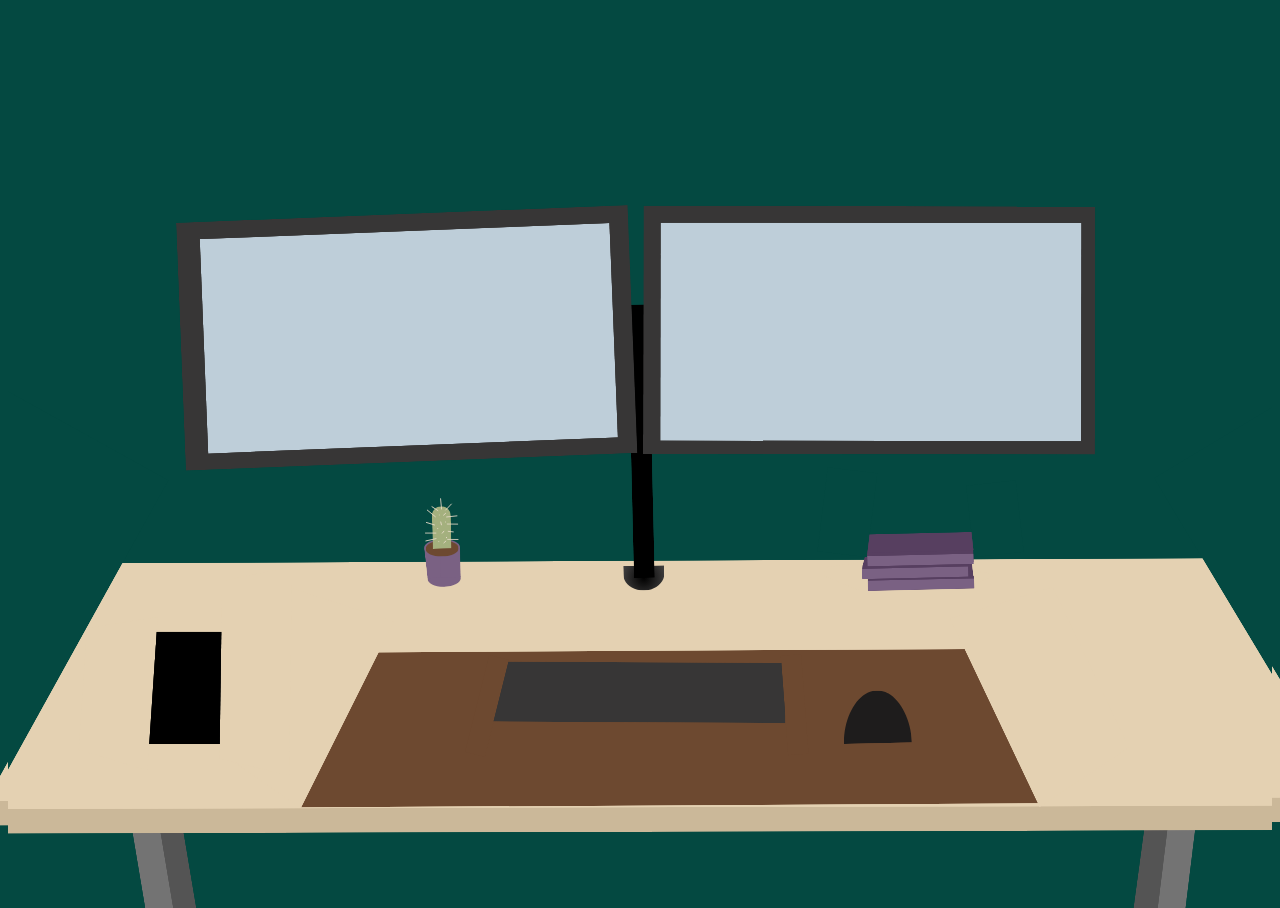
==== templates/home.html @ c28a65b0 "spare me from my lack of intelligence" ====
<!DOCTYPE html>
<html lang="en">
  <head>
    <style>
      * {
        background-image: url("../static/bg.svg");
        background-size: cover;
        background-position: center;
        height: 100vh;
        overflow-y: hidden;
        position: relative;
      }

      body {
        font-family: "Roboto", sans-serif;
      }

      button {
        background: transparent;
        border: none;
        font-size: 0;
      }

      .lScreen {
        position: absolute;
        left: 22.5%;
        top: 22%;
        height: 27%;
        width: 26%;
        transform: rotate(-2deg);
      }

      .rScreen {
        position: absolute;
        left: 51%;
        top: 21%;
        height: 27%;
        width: 27%;
      }

      .phone {
        position: absolute;
        left: 19.5%;
        top: 71%;
        height: 14%;
        width: 4.3%;
      }

      .books {
        position: absolute;
        left: 64%;
        top: 59%;
        height: 7%;
        width: 7%;
      }
    </style>
    <title>Secure-A-Key</title>
  </head>
  <body>
    <button type="button" class="lScreen"></button>
    <button type="button" class="rScreen"></button>
    <button type="button" class="phone"></button>
    <button type="button" class="books"></button>

    <script>
      document.querySelector(".lScreen").addEventListener("click", function () {
        window.location.href = "/phising_mini_game";
      });
      document.querySelector(".rScreen").addEventListener("click", function () {
        window.location.href = "/passwordBuilder";
      });
      document.querySelector(".phone").addEventListener("click", function () {
        window.location.href = "/twofactor";
      });
      document.querySelector(".books").addEventListener("click", function () {
        window.location.href = "";
      });
    </script>
  </body>
</html>
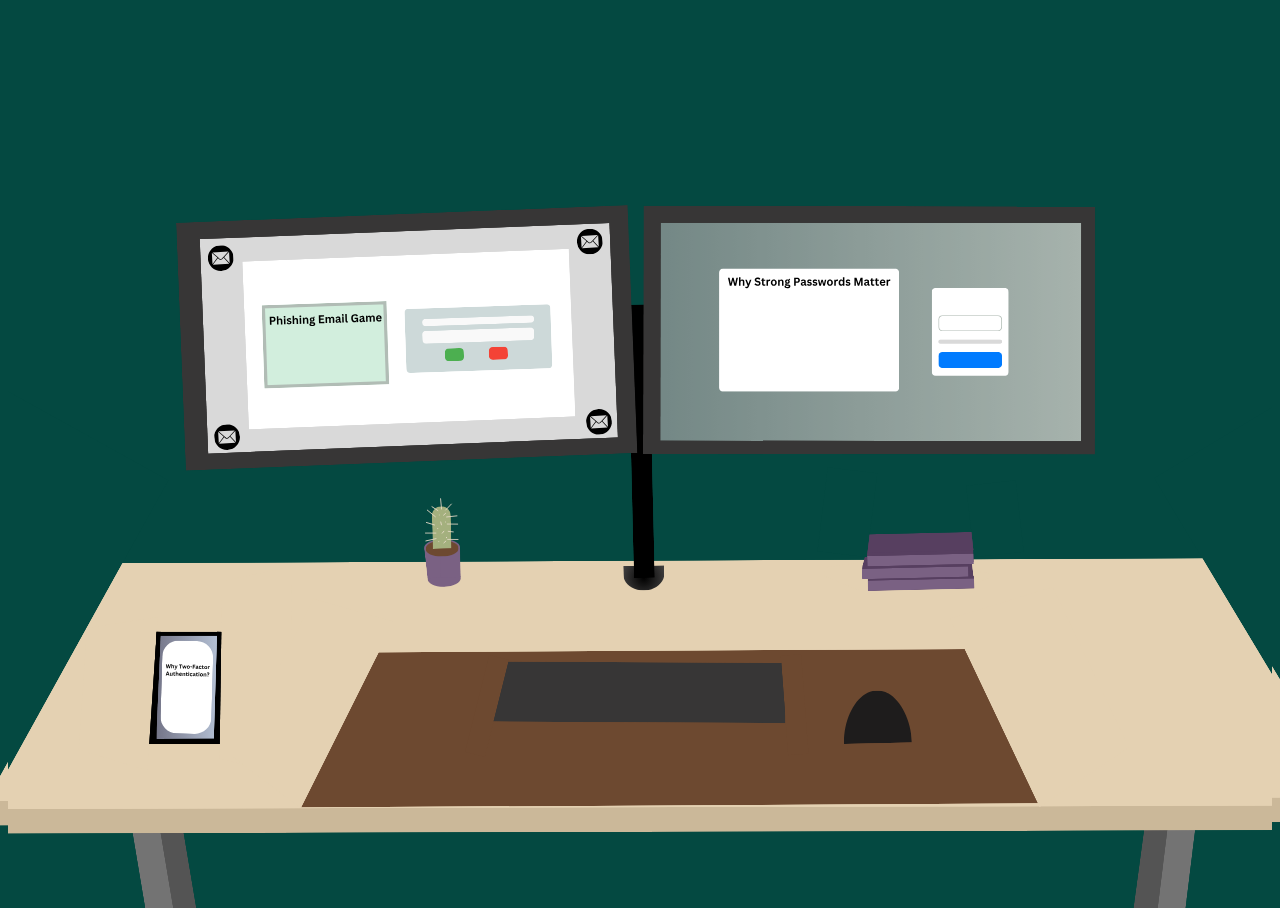
==== commit 798f2678: "buttons work on chrome not firefox" ====
--- a/templates/home.html
+++ b/templates/home.html
@@ -16,51 +16,69 @@
       }
 
       button {
-        background: transparent;
+        background: Transparent;
         border: none;
         font-size: 0;
       }
 
       .lScreen {
         position: absolute;
-        left: 22.5%;
-        top: 22%;
-        height: 27%;
-        width: 26%;
+        left: 332px;
+        top: 165px;
+        height: 195px;
+        width: 375px;
         transform: rotate(-2deg);
       }
 
       .rScreen {
         position: absolute;
-        left: 51%;
-        top: 21%;
-        height: 27%;
-        width: 27%;
+        left: 748px;
+        top: 157px;
+        height: 198px;
+        width: 382px;
       }
 
       .phone {
         position: absolute;
-        left: 19.5%;
-        top: 71%;
-        height: 14%;
-        width: 4.3%;
+        left: 278px;
+        top: 529px;
+        height: 105px;
+        width: 70px;
       }
 
       .books {
         position: absolute;
-        left: 64%;
-        top: 59%;
-        height: 7%;
-        width: 7%;
+        left: 933px;
+        top: 441px;
+        height: 52px;
+        width: 100px;
+      }
+      .visually-hidden {
+        position: absolute;
+        width: 1px;
+        height: 1px;
+        margin: -1px;
+        padding: 0;
+        overflow: hidden;
+        clip: rect(0, 0, 0, 0);
+        border: 0;
       }
     </style>
     <title>Secure-A-Key</title>
   </head>
   <body>
-    <button type="button" class="lScreen"></button>
-    <button type="button" class="rScreen"></button>
-    <button type="button" class="phone"></button>
-    <button type="button" class="books"></button>
+    <button type="button" class="lScreen">
+        <span class="visually-hidden">Play Phishing Mini Game</span>
+    </button>
+    <button type="button" class="rScreen">
+        <span class="visually-hidden">Play Password Builder</span>
+    </button>
+    <button type="button" class="phone">
+        <span class="visually-hidden">Play Two-Factor Authentication Game</span>
+    </button>
+    <button type="button" class="books">
+        <span class="visually-hidden">Play Secure-A-Key</span>
+    </button>
 
     <script>
       document.querySelector(".lScreen").addEventListener("click", function () {
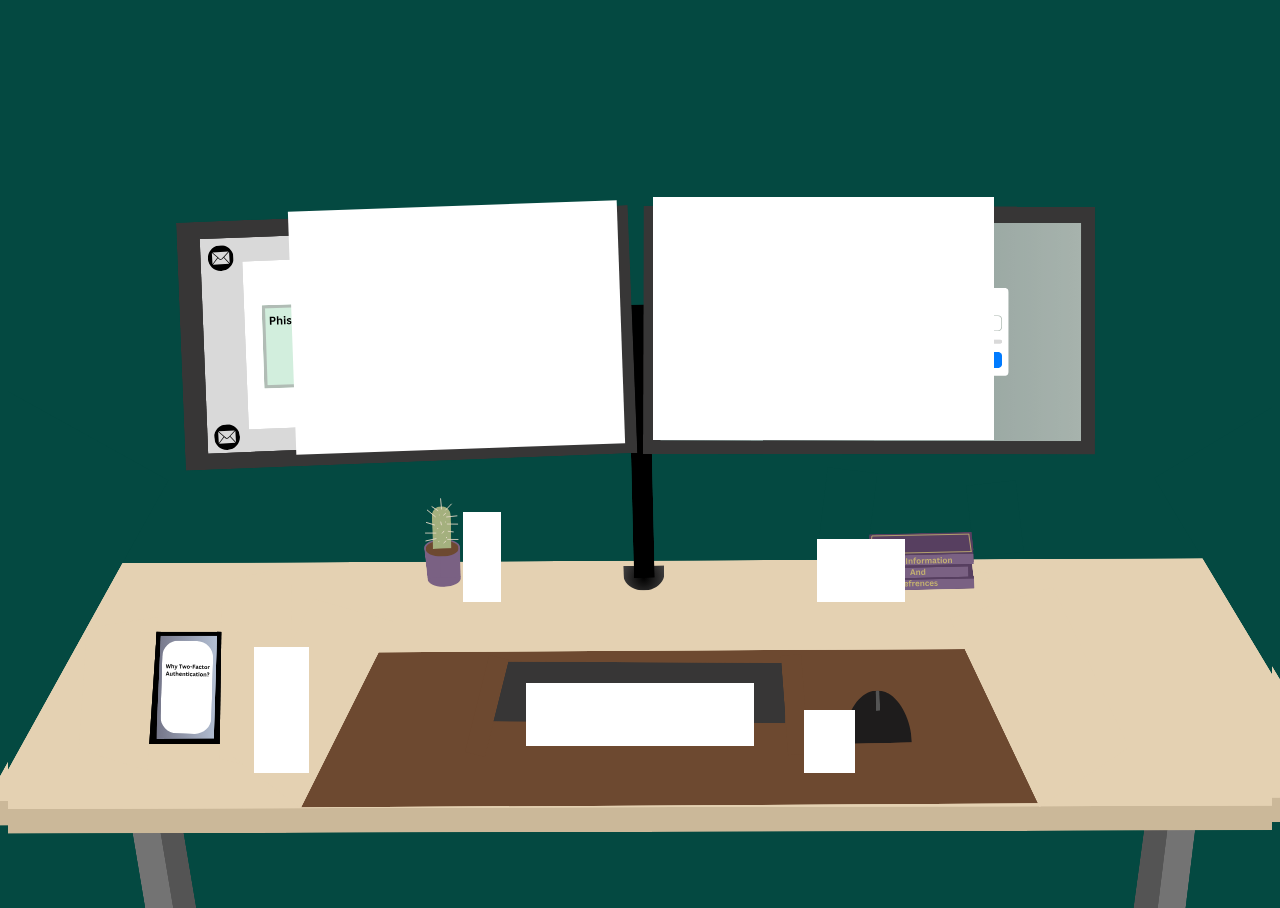
==== commit 2d485c82: "cyber" ====
--- a/templates/home.html
+++ b/templates/home.html
@@ -16,43 +16,72 @@
       }
 
       button {
-        background: Transparent;
+        background: White;
         border: none;
         font-size: 0;
       }
 
+      button:hover {
+        cursor: grab;
+      }
+
       .lScreen {
         position: absolute;
-        left: 332px;
-        top: 165px;
-        height: 195px;
-        width: 375px;
+        left: 22.5%;
+        top: 22%;
+        height: 27%;
+        width: 26%;
         transform: rotate(-2deg);
       }
 
       .rScreen {
         position: absolute;
-        left: 748px;
-        top: 157px;
-        height: 198px;
-        width: 382px;
+        left: 51%;
+        top: 21%;
+        height: 27%;
+        width: 27%;
       }
 
       .phone {
         position: absolute;
-        left: 278px;
-        top: 529px;
-        height: 105px;
-        width: 70px;
+        left: 19.5%;
+        top: 71%;
+        height: 14%;
+        width: 4.3%;
       }
 
       .books {
         position: absolute;
-        left: 933px;
-        top: 441px;
-        height: 52px;
-        width: 100px;
+        left: 64%;
+        top: 59%;
+        height: 7%;
+        width: 7%;
       }
+
+      .monkeyType {
+        position: absolute;
+        left: 41%;
+        top: 75%;
+        height: 7%;
+        width: 18%;
+      }
+
+      .aimTrainer {
+        position: absolute;
+        left: 63%;
+        top: 78%;
+        height: 7%;
+        width: 4%;
+      }
+
+      .plant {
+        position: absolute;
+        left: 36%;
+        top: 56%;
+        height: 10%;
+        width: 3%;
+      }
+
       .visually-hidden {
         position: absolute;
         width: 1px;
@@ -68,16 +97,25 @@
   </head>
   <body>
     <button type="button" class="lScreen">
-        <span class="visually-hidden">Play Phishing Mini Game</span>
+      <span class="visually-hidden">Play Phishing Mini Game</span>
     </button>
     <button type="button" class="rScreen">
-        <span class="visually-hidden">Play Password Builder</span>
+      <span class="visually-hidden">Play Password Builder</span>
     </button>
     <button type="button" class="phone">
-        <span class="visually-hidden">Play Two-Factor Authentication Game</span>
+      <span class="visually-hidden">Play Two-Factor Authentication Game</span>
     </button>
     <button type="button" class="books">
-        <span class="visually-hidden">Play Secure-A-Key</span>
+      <span class="visually-hidden">Play Secure-A-Key</span>
+    </button>
+    <button type="button" class="monkeyType">
+      <span class="visually-hidden">MonkeyType</span>
+    </button>
+    <button type="button" class="aimTrainer">
+      <span class="visually-hidden">AimTrainer</span>
+    </button>
+    <button type="button" class="plant">
+      <span class="visually-hidden">Plant</span>
     </button>
 
     <script>
@@ -91,7 +129,20 @@
         window.location.href = "/twofactor";
       });
       document.querySelector(".books").addEventListener("click", function () {
-        window.location.href = "";
+        window.location.href = "/moreinfo";
+      });
+      document
+        .querySelector(".monkeyType")
+        .addEventListener("click", function () {
+          URL = "https://monkeytype.com/";
+        });
+      document
+        .querySelector(".aimTrainer")
+        .addEventListener("click", function () {
+          URL = "https://www.aimtrainer.io/";
+        });
+      document.querySelector(".plant").addEventListener("click", function () {
+        window.location.href = "/moreinfo";
       });
     </script>
   </body>
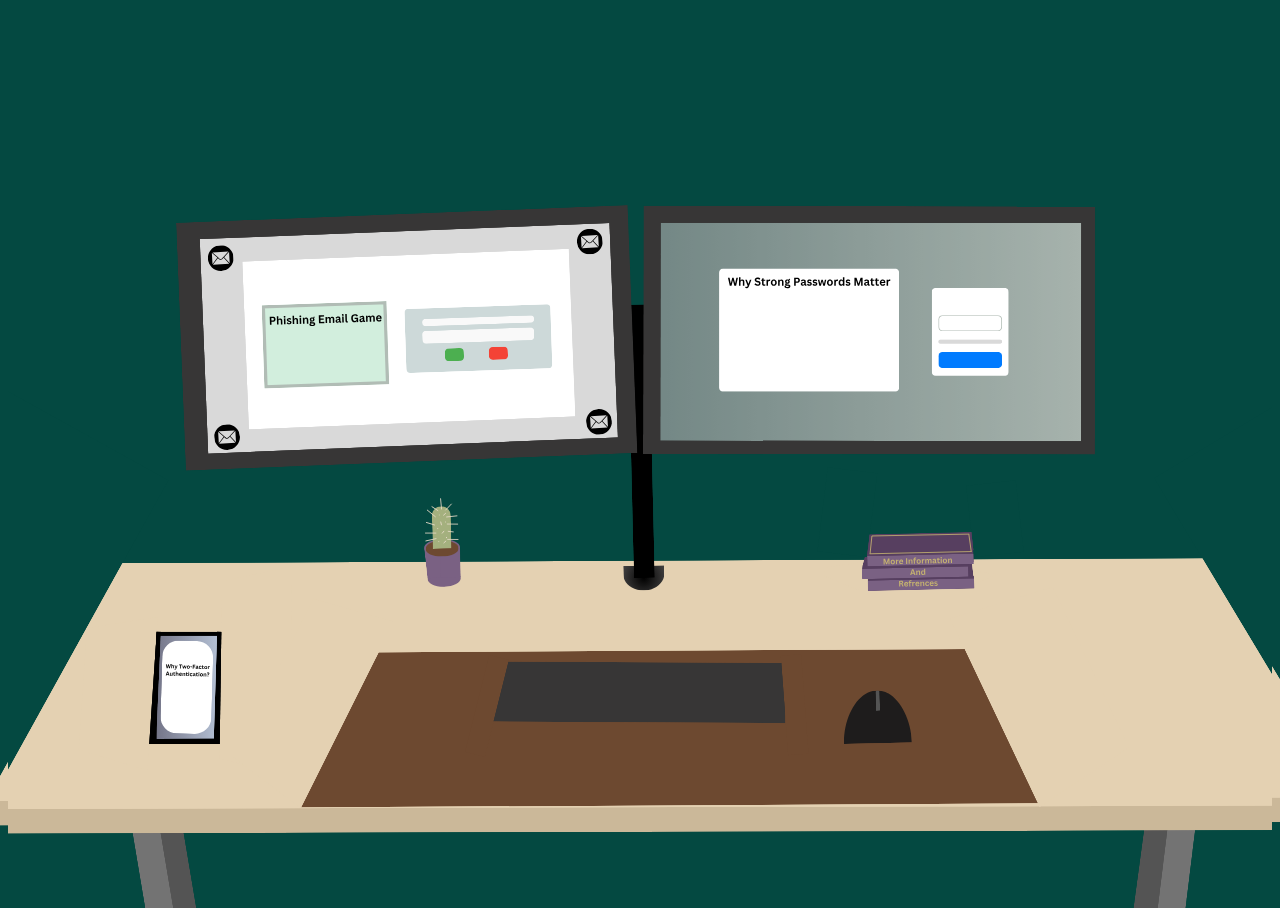
==== commit 9421355a: "hmmge ?" ====
--- a/templates/home.html
+++ b/templates/home.html
@@ -16,7 +16,7 @@
       }
 
       button {
-        background: White;
+        background: transparent;
         border: none;
         font-size: 0;
       }
@@ -94,6 +94,7 @@
       }
     </style>
     <title>Secure-A-Key</title>
+    <link rel="icon" href="/static/logo.png" type="image/icon type" />
   </head>
   <body>
     <button type="button" class="lScreen">
@@ -139,10 +140,10 @@
       document
         .querySelector(".aimTrainer")
         .addEventListener("click", function () {
-          URL = "https://www.aimtrainer.io/";
+          URL = "https://humanbenchmark.com/tests/aim";
         });
       document.querySelector(".plant").addEventListener("click", function () {
-        window.location.href = "/moreinfo";
+        window.location.href = "/";
       });
     </script>
   </body>
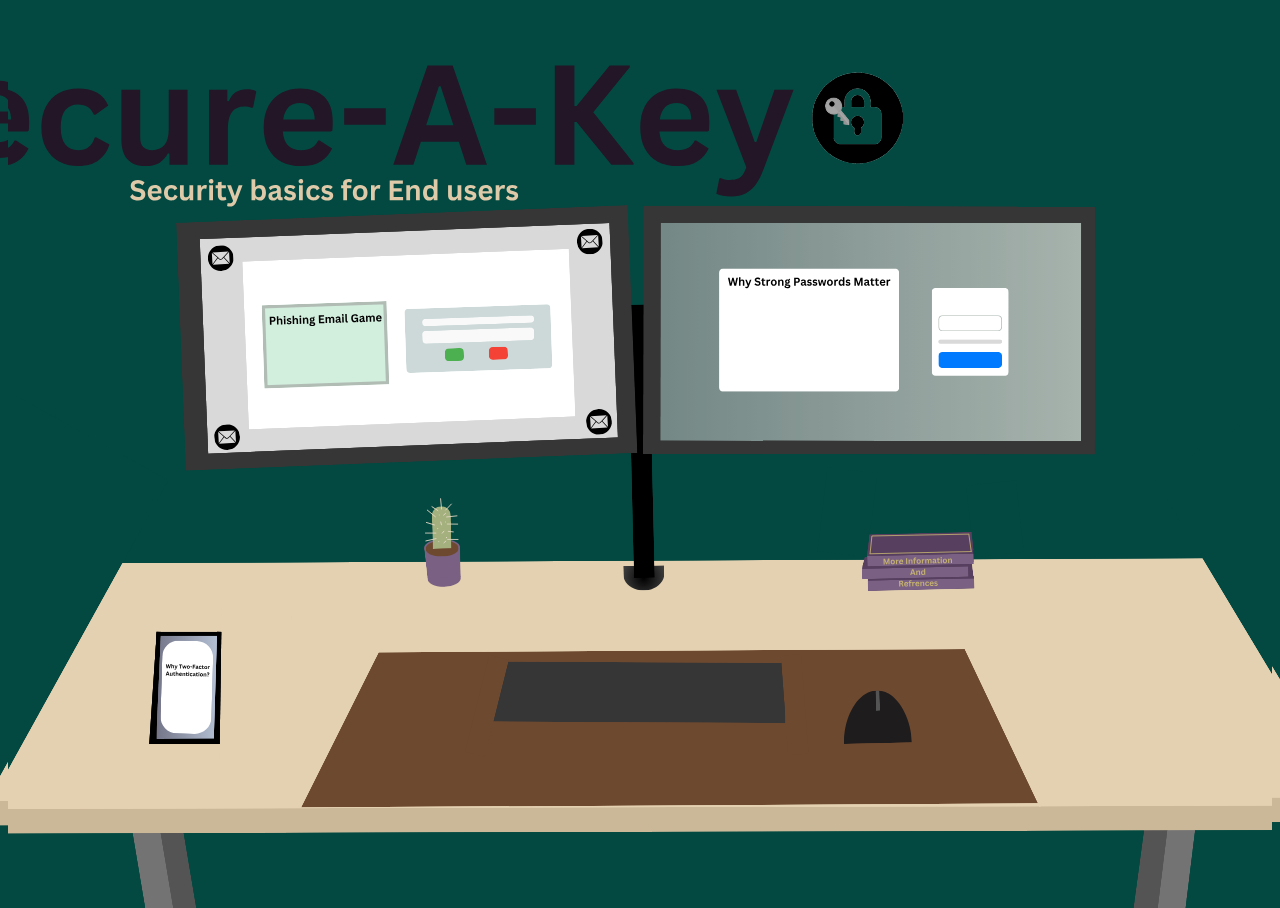
==== commit 1122e2a9: "i think" ====
--- a/templates/home.html
+++ b/templates/home.html
@@ -135,15 +135,15 @@
       document
         .querySelector(".monkeyType")
         .addEventListener("click", function () {
-          URL = "https://monkeytype.com/";
+          window.location.href = "https://monkeytype.com/";
         });
       document
         .querySelector(".aimTrainer")
         .addEventListener("click", function () {
-          URL = "https://humanbenchmark.com/tests/aim";
+          window.location.href = "https://humanbenchmark.com/tests/aim";
         });
       document.querySelector(".plant").addEventListener("click", function () {
-        window.location.href = "/";
+        window.location.href = "/catic";
       });
     </script>
   </body>
